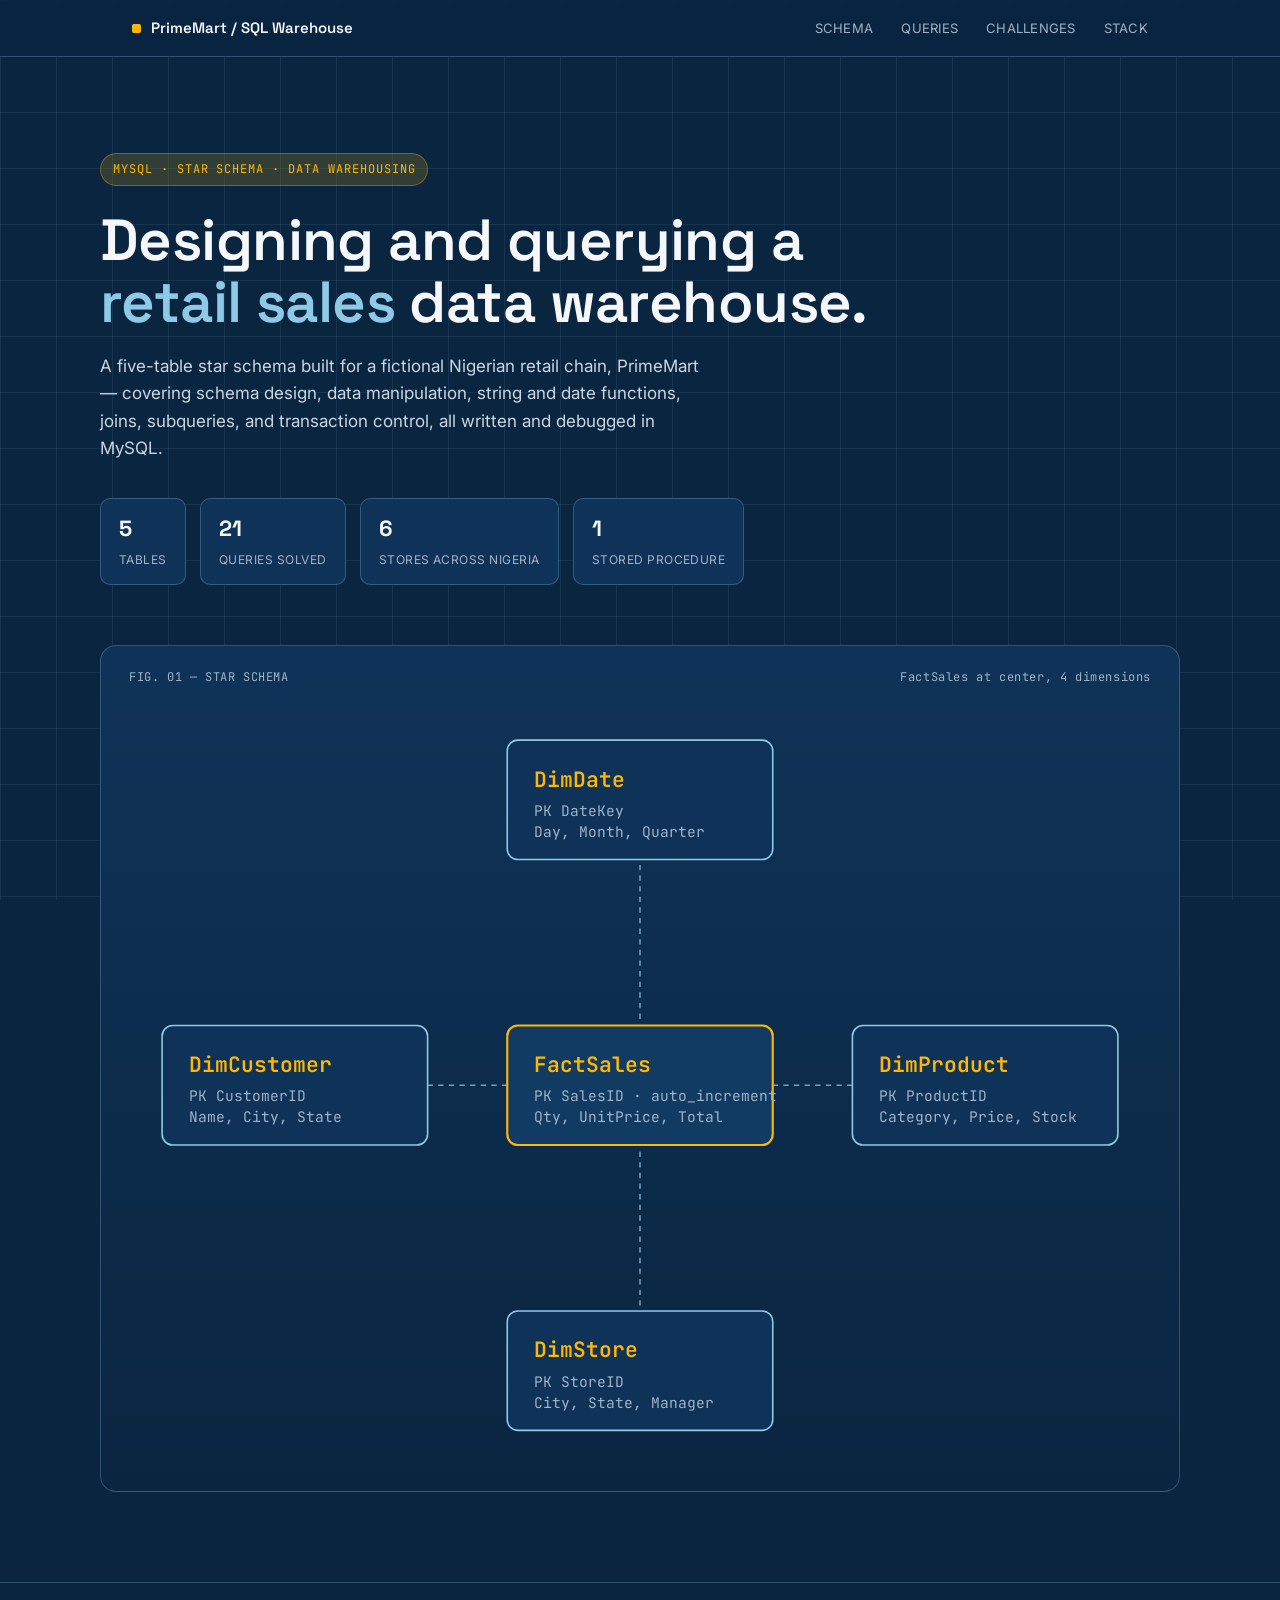
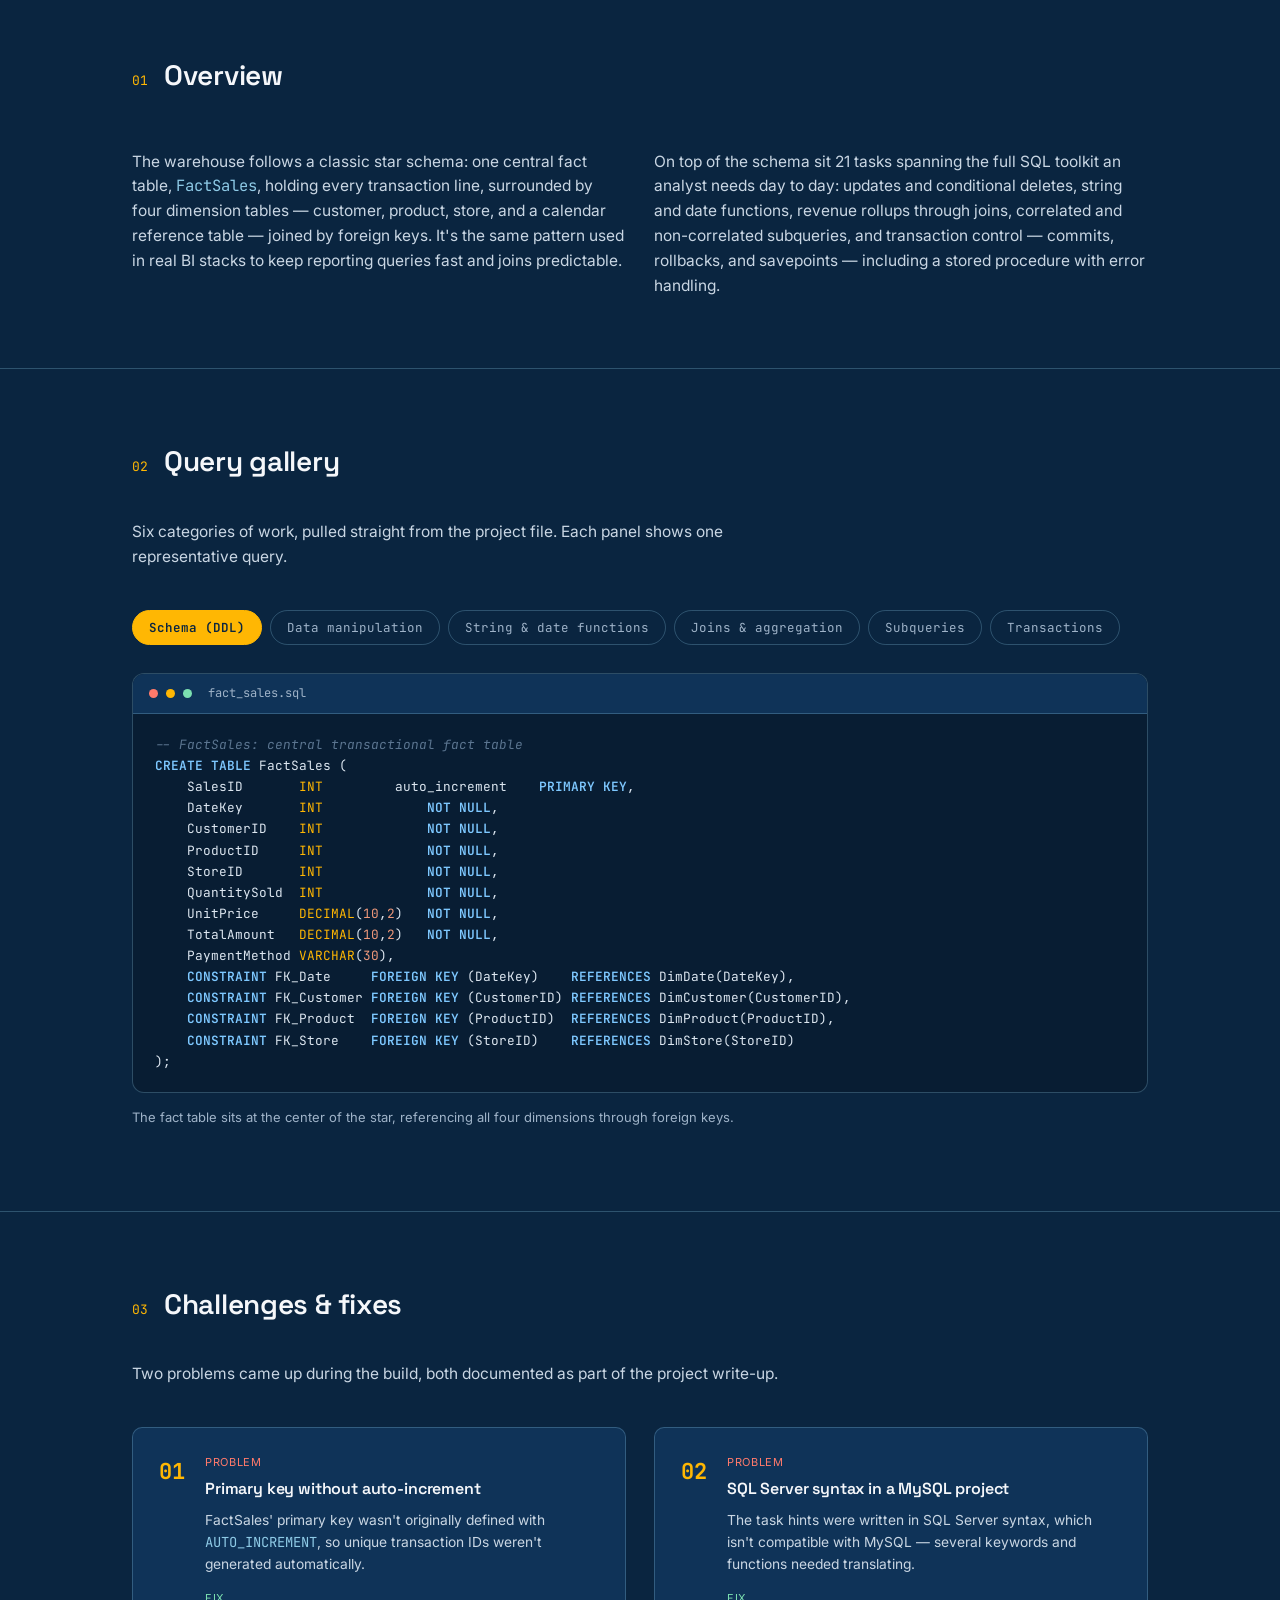
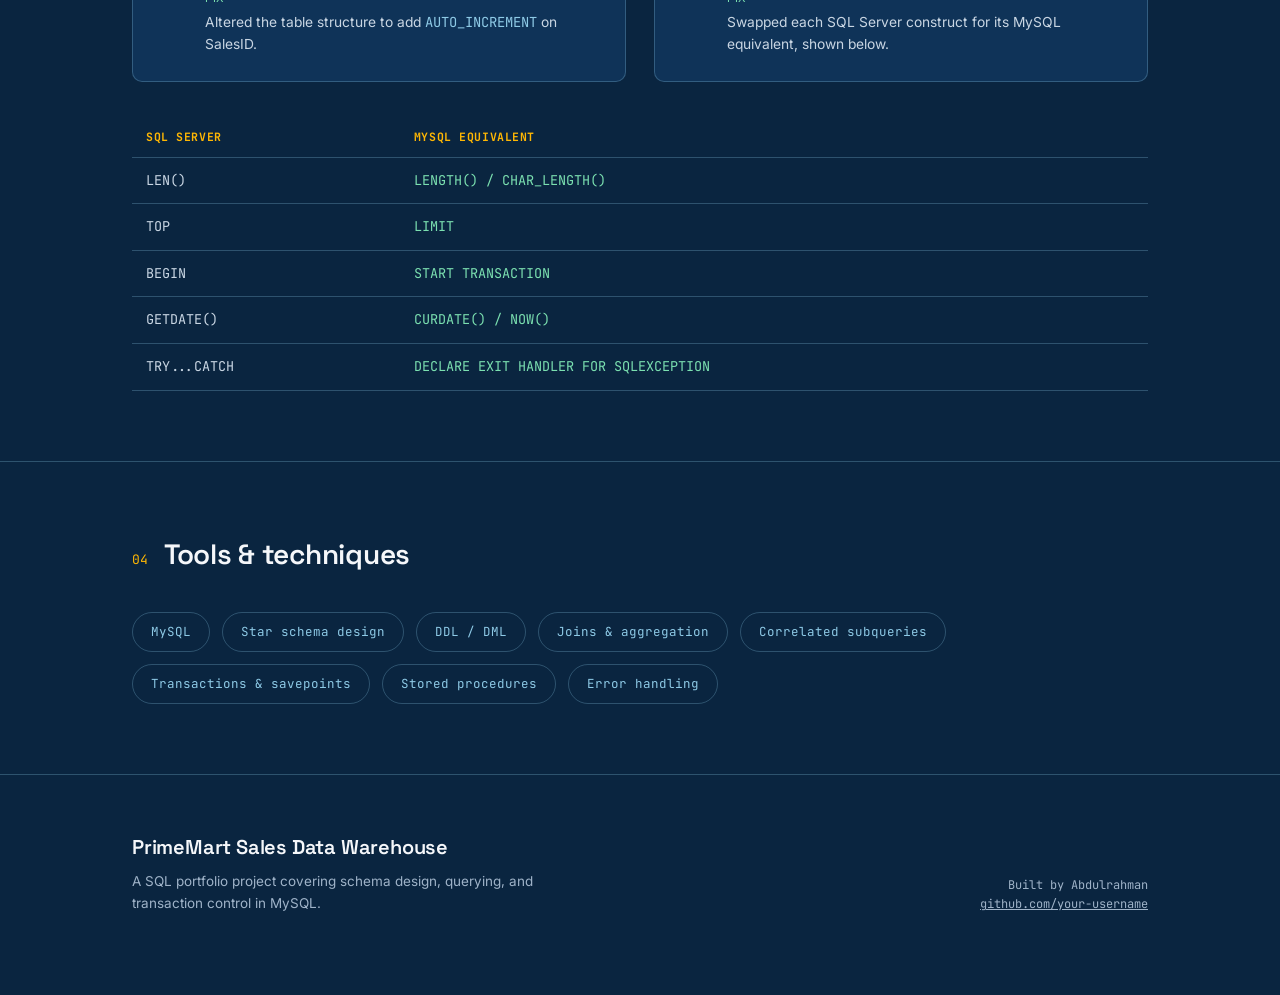
==== project-sql-warehouse.html @ c79d4efb "images" ====
<!DOCTYPE html>
<html lang="en">
<head>
<meta charset="UTF-8">
<meta name="viewport" content="width=device-width, initial-scale=1.0">
<title>PrimeMart Sales Data Warehouse — SQL Project</title>
<link rel="preconnect" href="https://fonts.googleapis.com">
<link rel="preconnect" href="https://fonts.gstatic.com" crossorigin>
<link href="https://fonts.googleapis.com/css2?family=Space+Grotesk:wght@400;500;600;700&family=Inter:wght@400;500;600&family=JetBrains+Mono:wght@400;500;600&display=swap" rel="stylesheet">
<style>
  :root{
    --ink:#0A2540;
    --ink-2:#0F3358;
    --ink-3:#123B63;
    --line:#8ECAE6;
    --line-dim:rgba(142,202,230,0.28);
    --paper:#F5F7FA;
    --paper-dim:#C9D6E3;
    --amber:#FFB703;
    --amber-dim:rgba(255,183,3,0.16);
    --slate:#9FB3C8;
    --coral:#FF7A6B;
    --green:#7BE0B0;
    --radius:10px;
    --maxw:1080px;
  }
  *{box-sizing:border-box;}
  html{scroll-behavior:smooth;}
  body{
    margin:0;
    background:var(--ink);
    color:var(--paper);
    font-family:'Inter',sans-serif;
    line-height:1.6;
    -webkit-font-smoothing:antialiased;
  }
  body::before{
    content:"";
    position:fixed; inset:0;
    background-image:
      linear-gradient(var(--line-dim) 1px, transparent 1px),
      linear-gradient(90deg, var(--line-dim) 1px, transparent 1px);
    background-size:56px 56px;
    opacity:0.35;
    pointer-events:none;
    z-index:0;
  }
  .wrap{max-width:var(--maxw); margin:0 auto; padding:0 32px; position:relative; z-index:1;}
  h1,h2,h3{font-family:'Space Grotesk',sans-serif; font-weight:600; margin:0; letter-spacing:-0.01em;}
  code, .mono{font-family:'JetBrains Mono',monospace;}
  a{color:var(--amber);}

  /* NAV */
  header.nav{
    position:sticky; top:0; z-index:20;
    background:rgba(10,37,64,0.86);
    backdrop-filter:blur(8px);
    border-bottom:1px solid var(--line-dim);
  }
  .nav-inner{max-width:var(--maxw); margin:0 auto; padding:16px 32px; display:flex; align-items:center; justify-content:space-between;}
  .brand{display:flex; align-items:center; gap:10px; font-family:'Space Grotesk'; font-weight:600; font-size:15px; color:var(--paper);}
  .brand .dot{width:9px; height:9px; background:var(--amber); border-radius:2px; display:inline-block;}
  nav.links{display:flex; gap:28px;}
  nav.links a{color:var(--slate); text-decoration:none; font-size:13px; letter-spacing:0.02em; text-transform:uppercase;}
  nav.links a:hover{color:var(--amber);}
  @media (max-width:720px){ nav.links{display:none;} }

  /* HERO */
  .hero{padding:96px 0 40px;}
  .eyebrow{
    display:inline-flex; align-items:center; gap:8px;
    font-family:'JetBrains Mono'; font-size:12px; letter-spacing:0.08em;
    color:var(--amber); text-transform:uppercase;
    border:1px solid rgba(255,183,3,0.35); background:var(--amber-dim);
    padding:6px 12px; border-radius:100px; margin-bottom:24px;
  }
  .hero h1{font-size:clamp(36px,5.4vw,58px); line-height:1.06; max-width:820px;}
  .hero h1 em{font-style:normal; color:var(--line);}
  .hero p.sub{max-width:600px; color:var(--paper-dim); font-size:17px; margin-top:20px;}
  .stat-row{display:flex; gap:14px; flex-wrap:wrap; margin-top:36px;}
  .stat-chip{
    border:1px solid var(--line-dim); border-radius:var(--radius);
    padding:12px 18px; background:var(--ink-2);
  }
  .stat-chip .n{font-family:'Space Grotesk'; font-weight:700; font-size:22px; color:var(--paper); display:block;}
  .stat-chip .l{font-size:12px; color:var(--slate); text-transform:uppercase; letter-spacing:0.04em;}

  /* SCHEMA DIAGRAM */
  .schema-block{padding:20px 0 90px;}
  .schema-frame{
    border:1px solid var(--line-dim); border-radius:16px;
    background:linear-gradient(180deg, var(--ink-2), var(--ink));
    padding:8px; overflow:hidden;
  }
  .schema-caption{display:flex; justify-content:space-between; align-items:center; padding:14px 20px 0;}
  .schema-caption .tag{font-family:'JetBrains Mono'; font-size:12px; color:var(--slate); letter-spacing:0.05em;}
  svg.schema{width:100%; height:auto; display:block;}
  .tbl-name{font-family:'JetBrains Mono'; font-weight:600; fill:var(--amber); font-size:16px;}
  .tbl-sub{font-family:'JetBrains Mono'; fill:var(--slate); font-size:11px;}
  .tbl-rect{fill:var(--ink-2); stroke:var(--line); stroke-width:1.2;}
  .tbl-rect.fact{fill:var(--ink-3); stroke:var(--amber); stroke-width:1.6;}
  .rel-line{stroke:var(--line); stroke-width:1.2; stroke-dasharray:4 4; fill:none; opacity:0.75;}

  /* SECTIONS */
  section{padding:70px 0; border-top:1px solid var(--line-dim);}
  .section-head{display:flex; align-items:baseline; gap:16px; margin-bottom:36px;}
  .section-num{font-family:'JetBrains Mono'; color:var(--amber); font-size:13px;}
  .section-head h2{font-size:28px;}
  .lede{color:var(--paper-dim); max-width:680px; margin-bottom:40px; font-size:15.5px;}

  .grid-2{display:grid; grid-template-columns:1fr 1fr; gap:28px;}
  .grid-3{display:grid; grid-template-columns:repeat(3,1fr); gap:20px;}
  .grid-5{display:grid; grid-template-columns:repeat(5,1fr); gap:16px;}
  @media (max-width:900px){ .grid-2,.grid-3,.grid-5{grid-template-columns:1fr;} }

  .card{
    border:1px solid var(--line-dim); border-radius:var(--radius);
    background:var(--ink-2); padding:22px;
  }
  .card h3{font-size:15px; color:var(--paper); margin-bottom:6px;}
  .card p{color:var(--slate); font-size:13.5px; margin:0;}
  .table-card{padding:18px;}
  .table-card .th{display:flex; justify-content:space-between; align-items:center; margin-bottom:10px;}
  .table-card .th .mono{font-size:13.5px; color:var(--amber); font-weight:600;}
  .table-card .pk{font-size:10.5px; color:var(--ink); background:var(--line); padding:2px 6px; border-radius:4px; letter-spacing:0.04em;}
  .table-card ul{list-style:none; margin:0; padding:0;}
  .table-card li{font-family:'JetBrains Mono'; font-size:11.5px; color:var(--paper-dim); padding:3px 0; border-top:1px dashed var(--line-dim);}
  .table-card li:first-child{border-top:none;}

  /* QUERY GALLERY */
  .qtabs{display:flex; gap:8px; flex-wrap:wrap; margin-bottom:28px;}
  .qtab{
    font-family:'JetBrains Mono'; font-size:12.5px; color:var(--slate);
    border:1px solid var(--line-dim); border-radius:100px; padding:8px 16px;
    cursor:pointer; background:transparent; transition:all .15s ease;
  }
  .qtab.active{color:var(--ink); background:var(--amber); border-color:var(--amber); font-weight:600;}
  .qpanel{display:none;}
  .qpanel.active{display:block;}
  .console{
    border:1px solid var(--line-dim); border-radius:12px; overflow:hidden;
    background:#081d33;
  }
  .console-bar{display:flex; align-items:center; gap:8px; padding:10px 16px; border-bottom:1px solid var(--line-dim); background:var(--ink-2);}
  .console-bar .dot{width:9px; height:9px; border-radius:50%;}
  .console-bar .dot:nth-child(1){background:#FF7A6B;}
  .console-bar .dot:nth-child(2){background:#FFB703;}
  .console-bar .dot:nth-child(3){background:#7BE0B0;}
  .console-bar .fname{margin-left:8px; font-family:'JetBrains Mono'; font-size:12px; color:var(--slate);}
  pre.sql{margin:0; padding:20px 22px; overflow-x:auto; font-family:'JetBrains Mono'; font-size:12.8px; line-height:1.65; color:#DCE6F0;}
  .kw{color:#7EC8FF; font-weight:600;}
  .fn{color:#FFB703;}
  .str{color:#7BE0B0;}
  .cm{color:#5B7590; font-style:italic;}
  .num{color:#F0997B;}
  .q-note{color:var(--slate); font-size:13px; margin-top:14px; max-width:640px;}

  /* CHALLENGES */
  .challenge-card{border:1px solid var(--line-dim); border-radius:var(--radius); background:var(--ink-2); padding:26px; display:flex; gap:20px;}
  .challenge-card .idx{font-family:'JetBrains Mono'; color:var(--amber); font-size:22px; font-weight:700; flex-shrink:0;}
  .challenge-card h3{font-size:16px; margin-bottom:8px;}
  .challenge-card .label{font-size:11px; text-transform:uppercase; letter-spacing:0.06em; color:var(--coral); margin-bottom:4px;}
  .challenge-card .label.fix{color:var(--green);}
  .challenge-card p{color:var(--paper-dim); font-size:13.8px; margin:0 0 14px;}

  table.compat{width:100%; border-collapse:collapse; margin-top:36px; font-size:13.5px;}
  table.compat th{text-align:left; font-family:'JetBrains Mono'; color:var(--amber); font-size:11.5px; text-transform:uppercase; letter-spacing:0.05em; padding:10px 14px; border-bottom:1px solid var(--line-dim);}
  table.compat td{padding:12px 14px; border-bottom:1px solid var(--line-dim); font-family:'JetBrains Mono'; color:var(--paper-dim);}
  table.compat td.mysql{color:var(--green);}

  /* STACK */
  .stack-row{display:flex; gap:12px; flex-wrap:wrap;}
  .stack-pill{border:1px solid var(--line-dim); border-radius:100px; padding:9px 18px; font-family:'JetBrains Mono'; font-size:12.5px; color:var(--line);}

  footer{padding:56px 0 80px; border-top:1px solid var(--line-dim);}
  footer .foot-row{display:flex; justify-content:space-between; align-items:flex-end; flex-wrap:wrap; gap:24px;}
  footer h3{font-size:20px; margin-bottom:8px;}
  footer p{color:var(--slate); font-size:13.5px; margin:0; max-width:420px;}
  footer .meta{font-family:'JetBrains Mono'; font-size:12px; color:var(--slate); text-align:right;}

  .reveal{opacity:0; transform:translateY(14px); transition:opacity .6s ease, transform .6s ease;}
  .reveal.in{opacity:1; transform:translateY(0);}
  @media (prefers-reduced-motion: reduce){
    .reveal{opacity:1; transform:none; transition:none;}
    html{scroll-behavior:auto;}
  }
  ::selection{background:var(--amber); color:var(--ink);}
</style>
</head>
<body>

<header class="nav">
  <div class="nav-inner">
    <div class="brand"><span class="dot"></span>PrimeMart / SQL Warehouse</div>
    <nav class="links">
      <a href="#schema">Schema</a>
      <a href="#queries">Queries</a>
      <a href="#challenges">Challenges</a>
      <a href="#stack">Stack</a>
    </nav>
  </div>
</header>

<div class="wrap hero">
  <span class="eyebrow">MySQL &middot; Star Schema &middot; Data Warehousing</span>
  <h1>Designing and querying a<br><em>retail sales</em> data warehouse.</h1>
  <p class="sub">A five-table star schema built for a fictional Nigerian retail chain, PrimeMart — covering schema design, data manipulation, string and date functions, joins, subqueries, and transaction control, all written and debugged in MySQL.</p>
  <div class="stat-row">
    <div class="stat-chip"><span class="n">5</span><span class="l">Tables</span></div>
    <div class="stat-chip"><span class="n">21</span><span class="l">Queries solved</span></div>
    <div class="stat-chip"><span class="n">6</span><span class="l">Stores across Nigeria</span></div>
    <div class="stat-chip"><span class="n">1</span><span class="l">Stored procedure</span></div>
  </div>
</div>

<div class="wrap schema-block">
  <div class="schema-frame reveal" id="schema">
    <div class="schema-caption">
      <span class="tag">FIG. 01 — STAR SCHEMA</span>
      <span class="tag">FactSales at center, 4 dimensions</span>
    </div>
    <svg class="schema" viewBox="0 0 800 600" xmlns="http://www.w3.org/2000/svg">
      <line class="rel-line" x1="400" y1="250" x2="400" y2="130"/>
      <line class="rel-line" x1="300" y1="300" x2="180" y2="300"/>
      <line class="rel-line" x1="500" y1="300" x2="620" y2="300"/>
      <line class="rel-line" x1="400" y1="350" x2="400" y2="470"/>

      <rect class="tbl-rect" x="40" y="255" width="200" height="90" rx="8"/>
      <text class="tbl-name" x="60" y="290">DimCustomer</text>
      <text class="tbl-sub" x="60" y="312">PK CustomerID</text>
      <text class="tbl-sub" x="60" y="328">Name, City, State</text>

      <rect class="tbl-rect" x="300" y="40" width="200" height="90" rx="8"/>
      <text class="tbl-name" x="320" y="75">DimDate</text>
      <text class="tbl-sub" x="320" y="97">PK DateKey</text>
      <text class="tbl-sub" x="320" y="113">Day, Month, Quarter</text>

      <rect class="tbl-rect" x="560" y="255" width="200" height="90" rx="8"/>
      <text class="tbl-name" x="580" y="290">DimProduct</text>
      <text class="tbl-sub" x="580" y="312">PK ProductID</text>
      <text class="tbl-sub" x="580" y="328">Category, Price, Stock</text>

      <rect class="tbl-rect" x="300" y="470" width="200" height="90" rx="8"/>
      <text class="tbl-name" x="320" y="505">DimStore</text>
      <text class="tbl-sub" x="320" y="527">PK StoreID</text>
      <text class="tbl-sub" x="320" y="543">City, State, Manager</text>

      <rect class="tbl-rect fact" x="300" y="255" width="200" height="90" rx="8"/>
      <text class="tbl-name" x="320" y="290">FactSales</text>
      <text class="tbl-sub" x="320" y="312">PK SalesID &middot; auto_increment</text>
      <text class="tbl-sub" x="320" y="328">Qty, UnitPrice, Total</text>
    </svg>
  </div>
</div>

<section id="overview">
  <div class="wrap">
    <div class="section-head"><span class="section-num">01</span><h2>Overview</h2></div>
    <div class="grid-2">
      <p class="lede" style="margin-bottom:0;">The warehouse follows a classic star schema: one central fact table, <span class="mono" style="color:var(--line)">FactSales</span>, holding every transaction line, surrounded by four dimension tables — customer, product, store, and a calendar reference table — joined by foreign keys. It's the same pattern used in real BI stacks to keep reporting queries fast and joins predictable.</p>
      <p class="lede" style="margin-bottom:0;">On top of the schema sit 21 tasks spanning the full SQL toolkit an analyst needs day to day: updates and conditional deletes, string and date functions, revenue rollups through joins, correlated and non-correlated subqueries, and transaction control — commits, rollbacks, and savepoints — including a stored procedure with error handling.</p>
    </div>
  </div>
</section>

<section id="queries">
  <div class="wrap">
    <div class="section-head"><span class="section-num">02</span><h2>Query gallery</h2></div>
    <p class="lede">Six categories of work, pulled straight from the project file. Each panel shows one representative query.</p>

    <div class="qtabs">
      <button class="qtab active" data-tab="ddl">Schema (DDL)</button>
      <button class="qtab" data-tab="dml">Data manipulation</button>
      <button class="qtab" data-tab="func">String &amp; date functions</button>
      <button class="qtab" data-tab="join">Joins &amp; aggregation</button>
      <button class="qtab" data-tab="sub">Subqueries</button>
      <button class="qtab" data-tab="txn">Transactions</button>
    </div>

    <div class="qpanel active" data-panel="ddl">
      <div class="console"><div class="console-bar"><span class="dot"></span><span class="dot"></span><span class="dot"></span><span class="fname">fact_sales.sql</span></div>
      <pre class="sql"><span class="cm">-- FactSales: central transactional fact table</span>
<span class="kw">CREATE TABLE</span> FactSales (
    SalesID       <span class="fn">INT</span>         auto_increment    <span class="kw">PRIMARY KEY</span>,
    DateKey       <span class="fn">INT</span>             <span class="kw">NOT NULL</span>,
    CustomerID    <span class="fn">INT</span>             <span class="kw">NOT NULL</span>,
    ProductID     <span class="fn">INT</span>             <span class="kw">NOT NULL</span>,
    StoreID       <span class="fn">INT</span>             <span class="kw">NOT NULL</span>,
    QuantitySold  <span class="fn">INT</span>             <span class="kw">NOT NULL</span>,
    UnitPrice     <span class="fn">DECIMAL</span>(<span class="num">10</span>,<span class="num">2</span>)   <span class="kw">NOT NULL</span>,
    TotalAmount   <span class="fn">DECIMAL</span>(<span class="num">10</span>,<span class="num">2</span>)   <span class="kw">NOT NULL</span>,
    PaymentMethod <span class="fn">VARCHAR</span>(<span class="num">30</span>),
    <span class="kw">CONSTRAINT</span> FK_Date     <span class="kw">FOREIGN KEY</span> (DateKey)    <span class="kw">REFERENCES</span> DimDate(DateKey),
    <span class="kw">CONSTRAINT</span> FK_Customer <span class="kw">FOREIGN KEY</span> (CustomerID) <span class="kw">REFERENCES</span> DimCustomer(CustomerID),
    <span class="kw">CONSTRAINT</span> FK_Product  <span class="kw">FOREIGN KEY</span> (ProductID)  <span class="kw">REFERENCES</span> DimProduct(ProductID),
    <span class="kw">CONSTRAINT</span> FK_Store    <span class="kw">FOREIGN KEY</span> (StoreID)    <span class="kw">REFERENCES</span> DimStore(StoreID)
);</pre></div>
      <p class="q-note">The fact table sits at the center of the star, referencing all four dimensions through foreign keys.</p>
    </div>

    <div class="qpanel" data-panel="dml">
      <div class="console"><div class="console-bar"><span class="dot"></span><span class="dot"></span><span class="dot"></span><span class="fname">q3_delete_inactive_customer.sql</span></div>
      <pre class="sql"><span class="cm">-- Q3: Delete an inactive customer record</span>
<span class="kw">DELETE FROM</span> DimCustomer
<span class="kw">WHERE</span> CustomerID = <span class="num">4023</span>
<span class="kw">AND NOT EXISTS</span> (
    <span class="kw">SELECT</span> <span class="num">1</span>
    <span class="kw">FROM</span> FactSales s
    <span class="kw">WHERE</span> s.CustomerID = DimCustomer.CustomerID
);</pre></div>
      <p class="q-note">Only removes the customer if they have zero linked sales — a safety check against orphaning fact rows.</p>
    </div>

    <div class="qpanel" data-panel="func">
      <div class="console"><div class="console-bar"><span class="dot"></span><span class="dot"></span><span class="dot"></span><span class="fname">q5_sales_date_functions.sql</span></div>
      <pre class="sql"><span class="cm">-- Q5: Sales date functions</span>
<span class="kw">SELECT</span>
    <span class="fn">YEAR</span>(d.FullDate)      <span class="kw">AS</span> SaleYear,
    <span class="fn">MONTH</span>(d.FullDate)     <span class="kw">AS</span> MonthNumber,
    <span class="fn">MONTHNAME</span>(d.FullDate) <span class="kw">AS</span> MonthName,
    <span class="fn">DATEDIFF</span>(<span class="fn">CURDATE</span>(), d.FullDate) <span class="kw">AS</span> DaysSinceSale
<span class="kw">FROM</span> FactSales s
<span class="kw">JOIN</span> DimDate d
    <span class="kw">ON</span> s.DateKey = d.DateKey;</pre></div>
      <p class="q-note">Also covers string work — <span class="mono">UPPER()</span>, <span class="mono">LEFT()</span>, <span class="mono">RIGHT()</span>, <span class="mono">LENGTH()</span> — on customer names in Q4.</p>
    </div>

    <div class="qpanel" data-panel="join">
      <div class="console"><div class="console-bar"><span class="dot"></span><span class="dot"></span><span class="dot"></span><span class="fname">q7_monthly_sales.sql</span></div>
      <pre class="sql"><span class="cm">-- Q7: Monthly sales via join</span>
<span class="kw">SELECT</span>
    d.YearNumber  <span class="kw">AS</span> SalesYear,
    d.MonthNumber <span class="kw">AS</span> SalesMonth,
    d.MonthName   <span class="kw">AS</span> MonthName,
    <span class="fn">SUM</span>(s.TotalAmount) <span class="kw">AS</span> TotalSales
<span class="kw">FROM</span> FactSales s
<span class="kw">JOIN</span> DimDate d
    <span class="kw">ON</span> s.DateKey = d.DateKey
<span class="kw">GROUP BY</span>
    d.YearNumber, d.MonthNumber, d.MonthName
<span class="kw">ORDER BY</span>
    d.YearNumber, d.MonthNumber;</pre></div>
      <p class="q-note">The same pattern powers per-store and per-product revenue rankings (Q6, Q9, Q12).</p>
    </div>

    <div class="qpanel" data-panel="sub">
      <div class="console"><div class="console-bar"><span class="dot"></span><span class="dot"></span><span class="dot"></span><span class="fname">q14_top_product_subquery.sql</span></div>
      <pre class="sql"><span class="cm">-- Q14: Product with the highest total revenue, via subquery</span>
<span class="kw">SELECT</span>
    p.ProductName <span class="kw">AS</span> ProductName,
    <span class="fn">SUM</span>(s.TotalAmount) <span class="kw">AS</span> TotalRevenue
<span class="kw">FROM</span> FactSales s
<span class="kw">JOIN</span> DimProduct p
    <span class="kw">ON</span> s.ProductID = p.ProductID
<span class="kw">WHERE</span> s.ProductID = (
    <span class="kw">SELECT</span> ProductID
    <span class="kw">FROM</span> FactSales
    <span class="kw">GROUP BY</span> ProductID
    <span class="kw">ORDER BY</span> <span class="fn">SUM</span>(TotalAmount) <span class="kw">DESC</span>
    <span class="kw">LIMIT</span> <span class="num">1</span>
)
<span class="kw">GROUP BY</span> p.ProductName;</pre></div>
      <p class="q-note">Q15 pairs this with a correlated subquery, counting each store's transactions inline against <span class="mono" style="color:var(--line)">DimStore</span>.</p>
    </div>

    <div class="qpanel" data-panel="txn">
      <div class="console"><div class="console-bar"><span class="dot"></span><span class="dot"></span><span class="dot"></span><span class="fname">q19_savepoint_rollback.sql</span></div>
      <pre class="sql"><span class="cm">-- Q19: Partial rollback using a savepoint</span>
<span class="kw">START TRANSACTION</span>;

<span class="kw">DELETE FROM</span> DimStore <span class="kw">WHERE</span> StoreName = <span class="str">'Store A'</span>;

<span class="kw">SAVEPOINT</span> mySavepoint;

<span class="kw">DELETE FROM</span> DimStore <span class="kw">WHERE</span> StoreName = <span class="str">'Store B'</span>;

<span class="cm">-- undo only the Store B deletion</span>
<span class="kw">ROLLBACK TO SAVEPOINT</span> mySavepoint;

<span class="kw">COMMIT</span>;</pre></div>
      <p class="q-note">Q17 rolls back a full price update; Q18 wraps an insert pair in a stored procedure with an exit handler that rolls back on any SQL exception.</p>
    </div>
  </div>
</section>

<section id="challenges">
  <div class="wrap">
    <div class="section-head"><span class="section-num">03</span><h2>Challenges &amp; fixes</h2></div>
    <p class="lede">Two problems came up during the build, both documented as part of the project write-up.</p>
    <div class="grid-2">
      <div class="challenge-card reveal">
        <span class="idx">01</span>
        <div>
          <div class="label">Problem</div>
          <h3>Primary key without auto-increment</h3>
          <p>FactSales' primary key wasn't originally defined with <span class="mono" style="color:var(--line)">AUTO_INCREMENT</span>, so unique transaction IDs weren't generated automatically.</p>
          <div class="label fix">Fix</div>
          <p style="margin:0;">Altered the table structure to add <span class="mono" style="color:var(--line)">AUTO_INCREMENT</span> on SalesID.</p>
        </div>
      </div>
      <div class="challenge-card reveal">
        <span class="idx">02</span>
        <div>
          <div class="label">Problem</div>
          <h3>SQL Server syntax in a MySQL project</h3>
          <p>The task hints were written in SQL Server syntax, which isn't compatible with MySQL — several keywords and functions needed translating.</p>
          <div class="label fix">Fix</div>
          <p style="margin:0;">Swapped each SQL Server construct for its MySQL equivalent, shown below.</p>
        </div>
      </div>
    </div>

    <table class="compat">
      <tr><th>SQL Server</th><th>MySQL equivalent</th></tr>
      <tr><td>LEN()</td><td class="mysql">LENGTH() / CHAR_LENGTH()</td></tr>
      <tr><td>TOP</td><td class="mysql">LIMIT</td></tr>
      <tr><td>BEGIN</td><td class="mysql">START TRANSACTION</td></tr>
      <tr><td>GETDATE()</td><td class="mysql">CURDATE() / NOW()</td></tr>
      <tr><td>TRY...CATCH</td><td class="mysql">DECLARE EXIT HANDLER FOR SQLEXCEPTION</td></tr>
    </table>
  </div>
</section>

<section id="stack">
  <div class="wrap">
    <div class="section-head"><span class="section-num">04</span><h2>Tools &amp; techniques</h2></div>
    <div class="stack-row">
      <span class="stack-pill">MySQL</span>
      <span class="stack-pill">Star schema design</span>
      <span class="stack-pill">DDL / DML</span>
      <span class="stack-pill">Joins &amp; aggregation</span>
      <span class="stack-pill">Correlated subqueries</span>
      <span class="stack-pill">Transactions &amp; savepoints</span>
      <span class="stack-pill">Stored procedures</span>
      <span class="stack-pill">Error handling</span>
    </div>
  </div>
</section>

<footer>
  <div class="wrap foot-row">
    <div>
      <h3>PrimeMart Sales Data Warehouse</h3>
      <p>A SQL portfolio project covering schema design, querying, and transaction control in MySQL.</p>
    </div>
    <div class="meta">
      Built by Abdulrahman<br>
      <a href="#" style="color:var(--slate);">github.com/your-username</a>
    </div>
  </div>
</footer>

<script>
  document.querySelectorAll('.qtab').forEach(function(tab){
    tab.addEventListener('click', function(){
      var target = tab.getAttribute('data-tab');
      document.querySelectorAll('.qtab').forEach(function(t){t.classList.remove('active');});
      document.querySelectorAll('.qpanel').forEach(function(p){p.classList.remove('active');});
      tab.classList.add('active');
      document.querySelector('.qpanel[data-panel="'+target+'"]').classList.add('active');
    });
  });

  var reveals = document.querySelectorAll('.reveal');
  if('IntersectionObserver' in window){
    var io = new IntersectionObserver(function(entries){
      entries.forEach(function(e){
        if(e.isIntersecting){ e.target.classList.add('in'); io.unobserve(e.target); }
      });
    }, {threshold:0.15});
    reveals.forEach(function(el){ io.observe(el); });
  } else {
    reveals.forEach(function(el){ el.classList.add('in'); });
  }
</script>

</body>
</html>
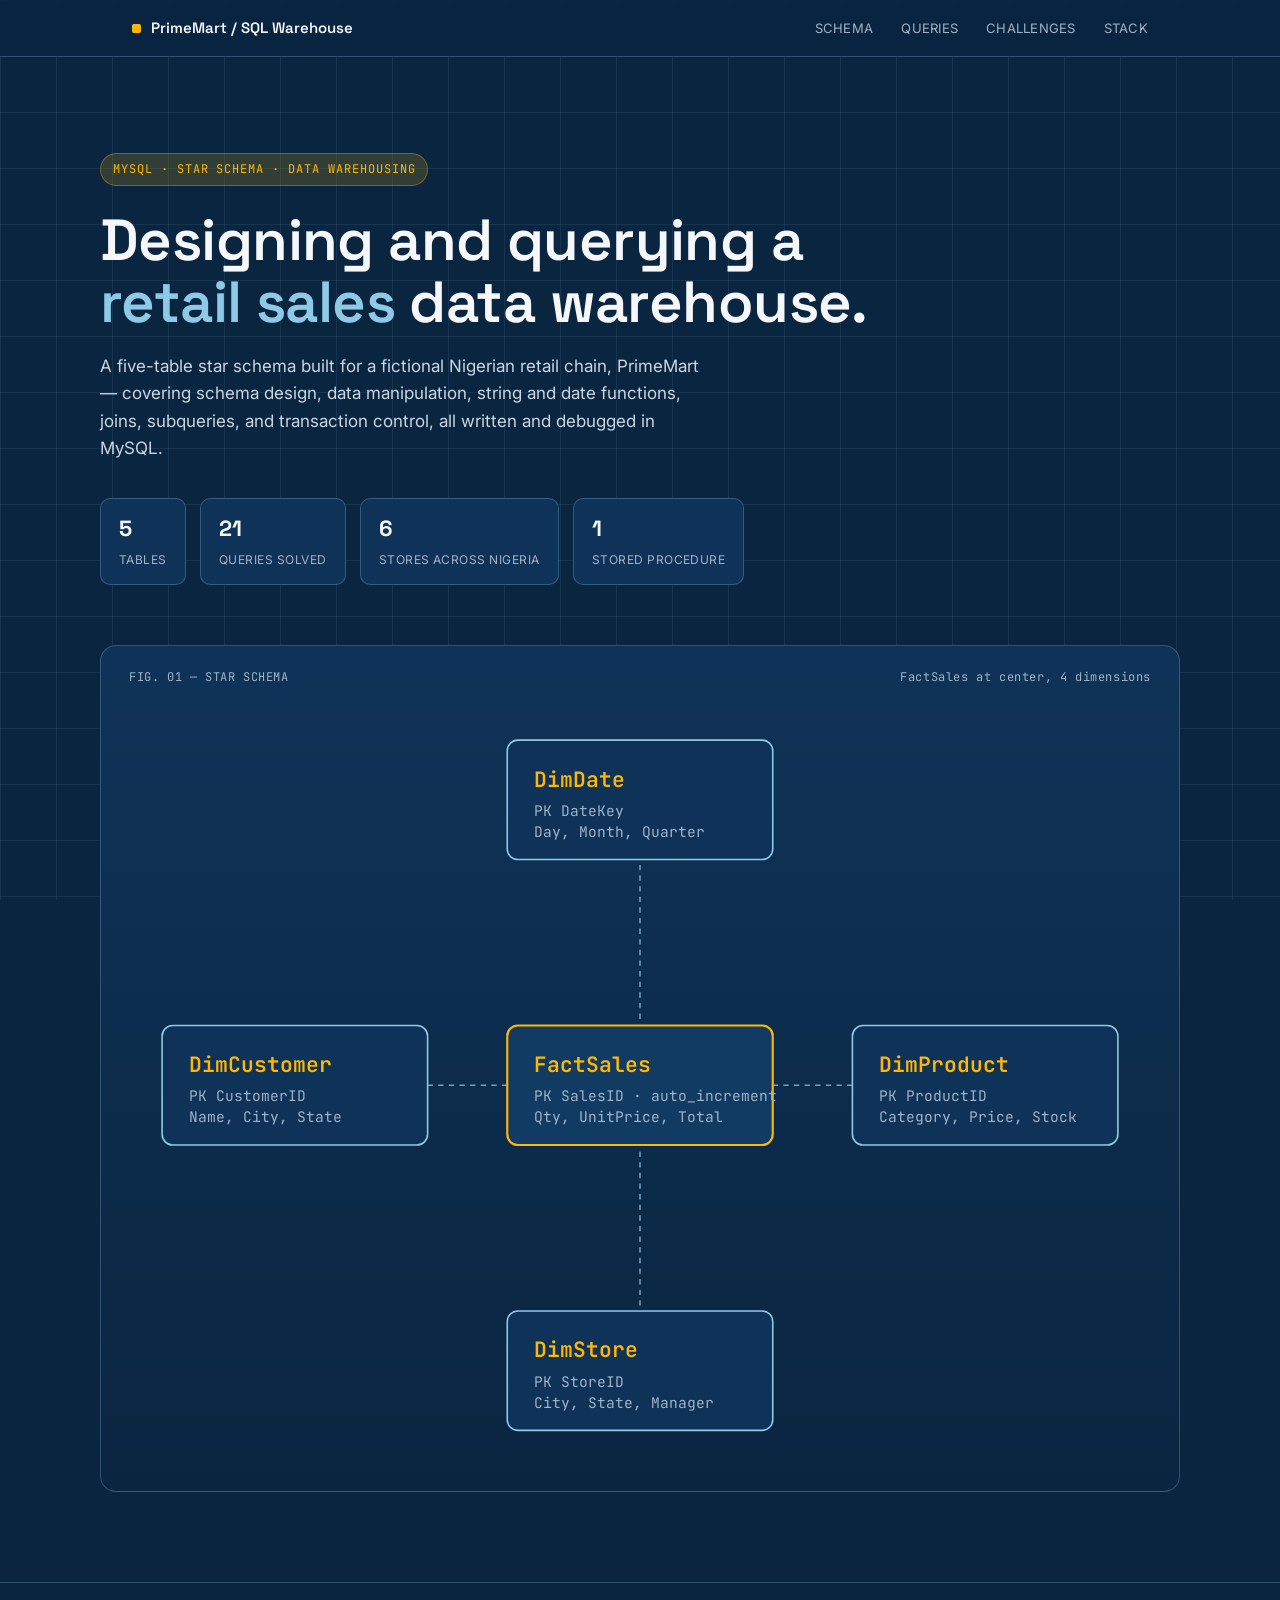
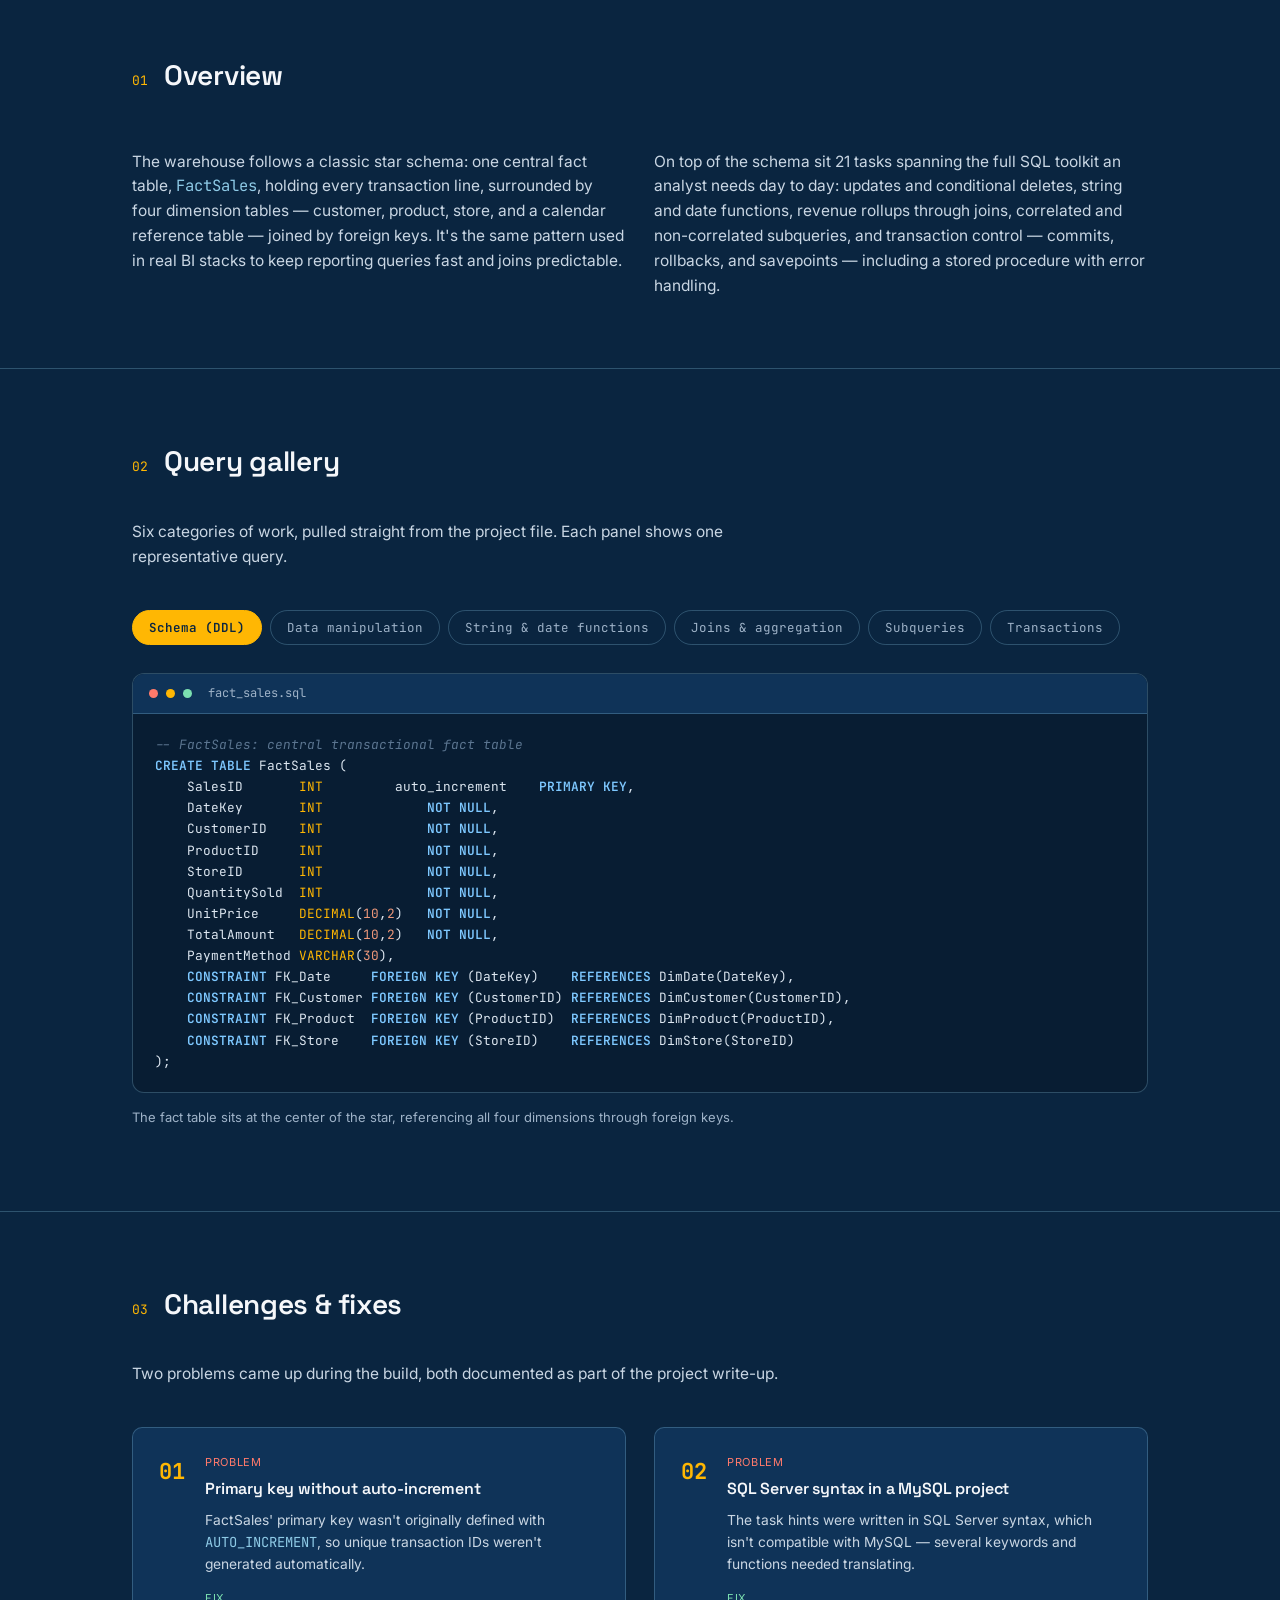
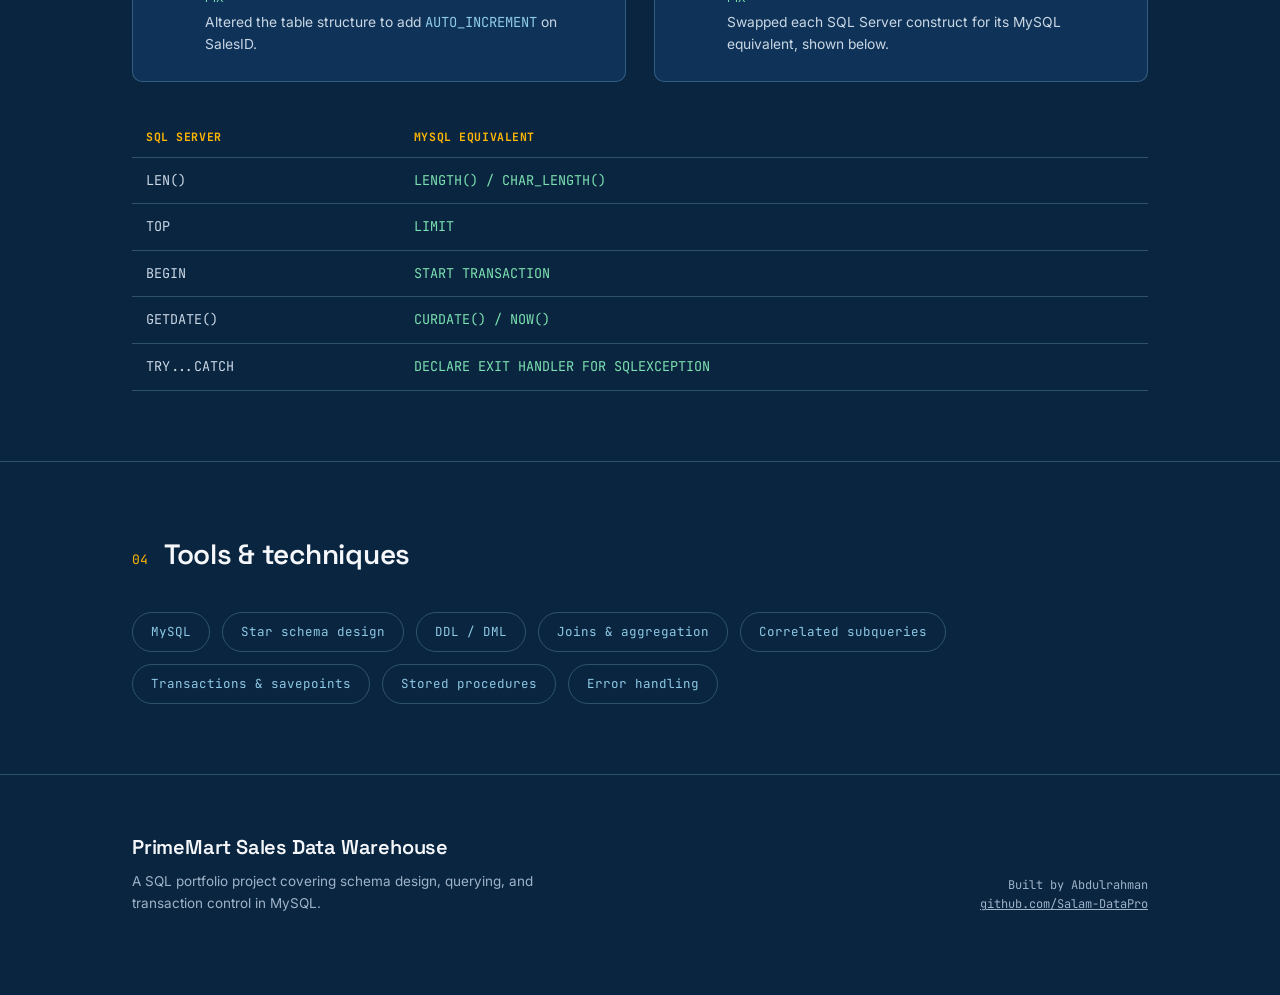
==== commit 2b945c81: "images" ====
--- a/project-sql-warehouse.html
+++ b/project-sql-warehouse.html
@@ -445,7 +445,7 @@
     </div>
     <div class="meta">
       Built by Abdulrahman<br>
-      <a href="#" style="color:var(--slate);">github.com/your-username</a>
+      <a href="#" style="color:var(--slate);">github.com/Salam-DataPro</a>
     </div>
   </div>
 </footer>
